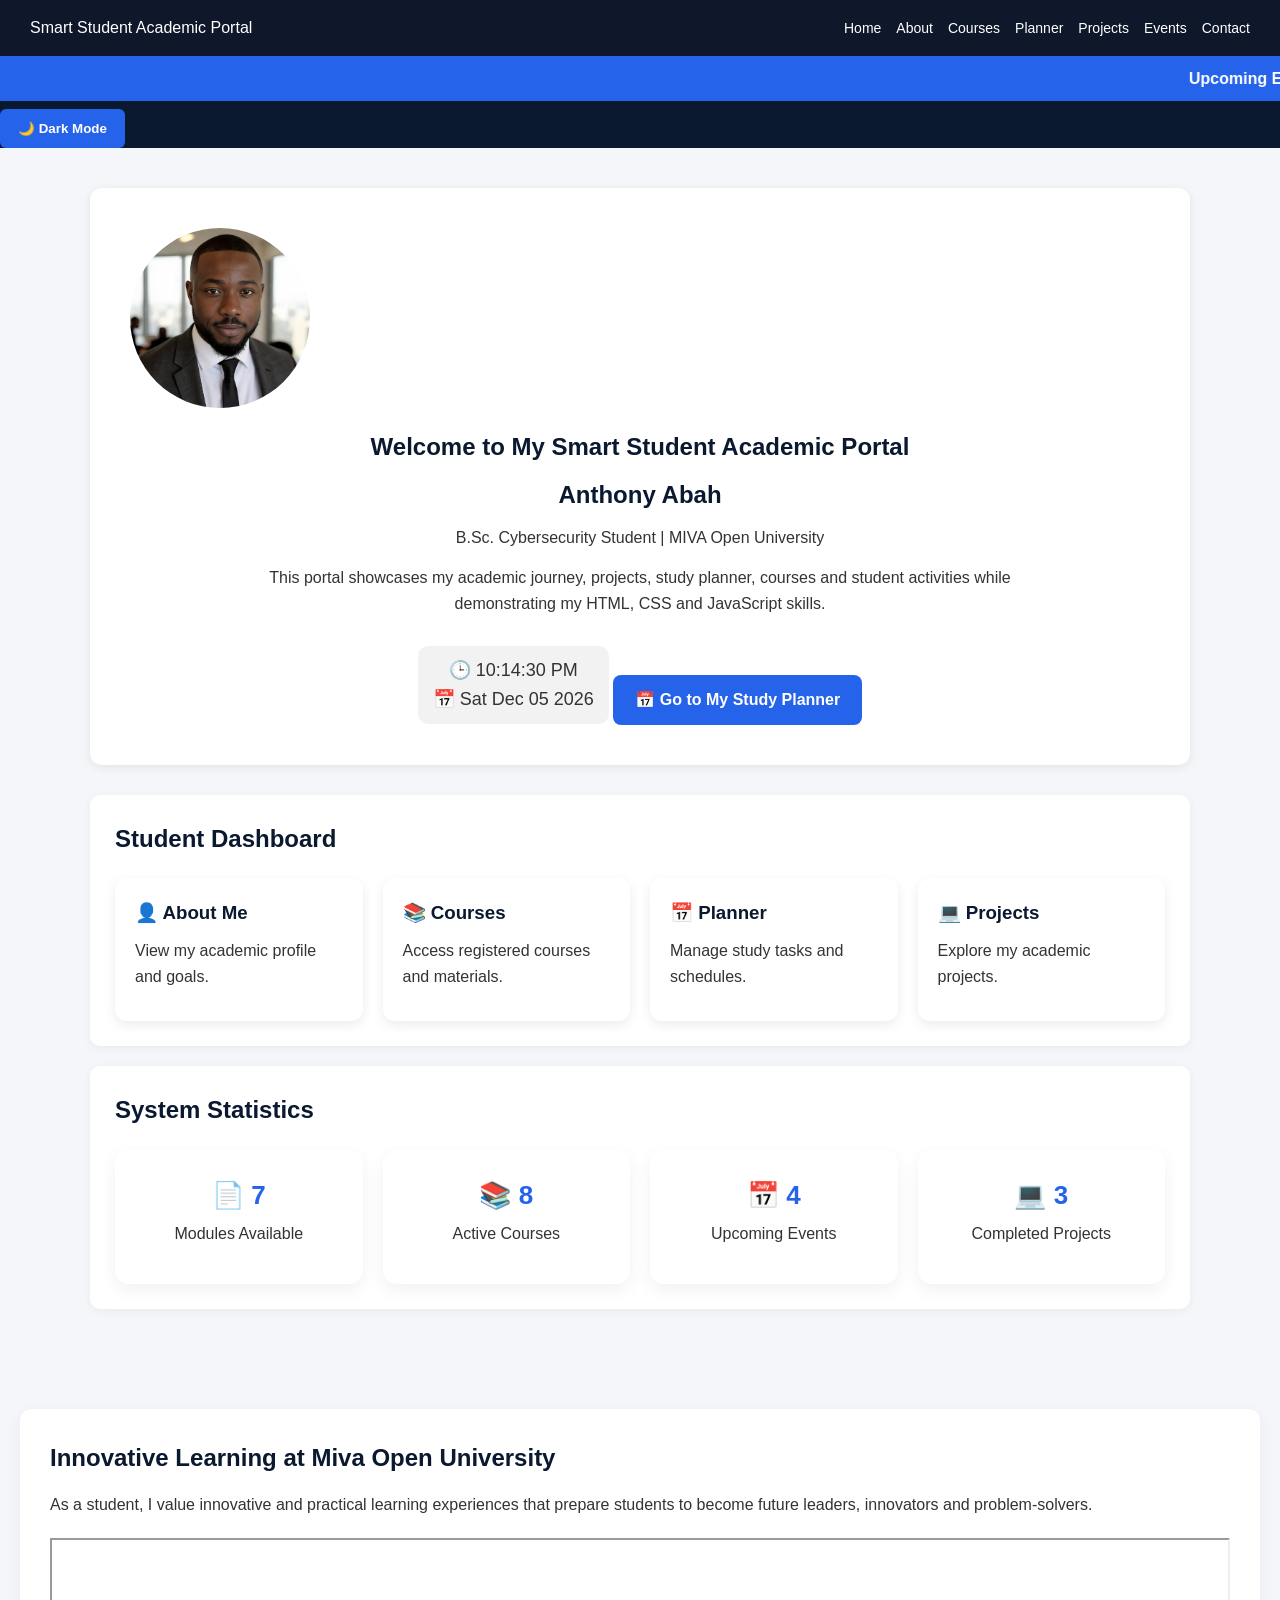
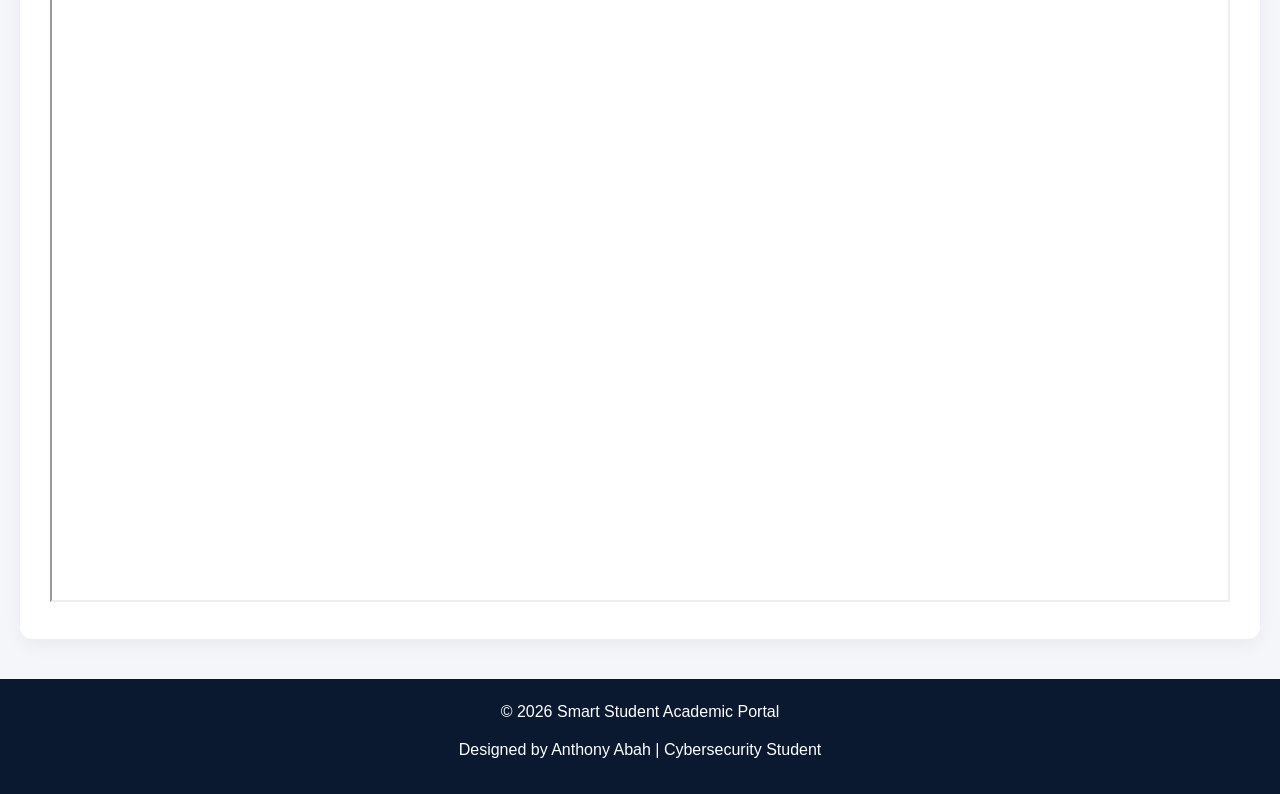
==== index.html @ 96dfaee3 "Initial commit" ====
<!DOCTYPE html>
<html lang="en">

<head>
<meta charset="UTF-8">
<meta name="viewport" content="width=device-width, initial-scale=1.0">
<title>Smart Student Academic Portal</title>

<link rel="stylesheet" href="style.css">
</head>

<body>

<!-- HEADER -->
<header>

<nav>
    <div class="logo">
        Smart Student Academic Portal
    </div>

    <ul>
        <li><a href="index.html">Home</a></li>
        <li><a href="about.html">About</a></li>
        <li><a href="courses.html">Courses</a></li>
        <li><a href="planner.html">Planner</a></li>
        <li><a href="projects.html">Projects</a></li>
        <li><a href="events.html">Events</a></li>
        <li><a href="appointments.html">Contact</a></li>
    </ul>
</nav>

<marquee>
Upcoming Events: Cybersecurity Seminar | HTML Lab Assessment | Student Workshop | Guest Lecture
</marquee>

<button id="darkModeBtn" onclick="toggleDarkMode()">
🌙 Dark Mode
</button>

</header>

<!-- MAIN CONTENT -->
<main class="container">

<!-- HERO SECTION -->
<section class="hero-home">

    <img src="images/my-photo.jpg" alt="Anthony Itodo" class="profile-image">

    <h1>Welcome to My Smart Student Academic Portal</h1>

    <h2>Anthony Abah</h2>

    <p>B.Sc. Cybersecurity Student | MIVA Open University</p>

    <p>
        This portal showcases my academic journey, projects, study planner, courses and student activities while demonstrating my HTML, CSS and JavaScript skills.
    </p>

    <!-- LIVE CLOCK -->
    <div id="dateTime"></div>

    <!-- CTA BUTTON -->
    <a href="planner.html" class="cta-button">
        📅 Go to My Study Planner
    </a>

</section>

<!-- STUDENT DASHBOARD (NAVIGATION SYSTEM) -->
<section class="content-block">

    <h2>Student Dashboard</h2>

    <div class="dashboard-grid">

        <a href="about.html" class="dash-card">
            <h3>👤 About Me</h3>
            <p>View my academic profile and goals.</p>
        </a>

        <a href="courses.html" class="dash-card">
            <h3>📚 Courses</h3>
            <p>Access registered courses and materials.</p>
        </a>

        <a href="planner.html" class="dash-card">
            <h3>📅 Planner</h3>
            <p>Manage study tasks and schedules.</p>
        </a>

        <a href="projects.html" class="dash-card">
            <h3>💻 Projects</h3>
            <p>Explore my academic projects.</p>
        </a>

    </div>

</section>

<!-- SYSTEM STATISTICS -->
<section class="content-block">

    <h2>System Statistics</h2>

    <div class="stats-grid">

        <div class="stat-card">
            <h3>📄 7</h3>
            <p>Modules Available</p>
        </div>

        <div class="stat-card">
            <h3>📚 8</h3>
            <p>Active Courses</p>
        </div>

        <div class="stat-card">
            <h3>📅 4</h3>
            <p>Upcoming Events</p>
        </div>

        <div class="stat-card">
            <h3>💻 3</h3>
            <p>Completed Projects</p>
        </div>

    </div>

</section>

</main>

<!-- MULTIMEDIA SECTION -->
<section class="multimedia">

<h2>Innovative Learning at Miva Open University</h2>

<p>
As a student, I value innovative and practical learning experiences that prepare students to become future leaders, innovators and problem-solvers.
</p>

<iframe
width="100%"
height="400"
src="https://www.youtube.com/embed/z3Wjd0KyfBA"
title="Miva Open University Innovative Learning"
allowfullscreen>
</iframe>

</section>

<!-- FOOTER -->
<footer>

<p>© 2026 Smart Student Academic Portal</p>
<p>Designed by Anthony Abah | Cybersecurity Student</p>

</footer>

<script src="script.js"></script>

</body>
</html>
---- style.css ----
/* ===================== */
/* RESET */
/* ===================== */

* {
    margin: 0;
    padding: 0;
    box-sizing: border-box;
}

/* ===================== */
/* BODY */
/* ===================== */

body {
    font-family: Arial, sans-serif;
    line-height: 1.6;
    background: #f4f6f9;
    color: #333;
}

/* ===================== */
/* TYPOGRAPHY FIX */
/* ===================== */

h1, h2, h3 {
    color: #0A192F;
    margin-bottom: 10px;
}

p {
    margin-bottom: 12px;
}

/* ===================== */
/* HEADER */
/* ===================== */

header {
    background: #0A192F;
    color: white;
}

/* NAVIGATION */

nav {
    display: flex;
    justify-content: space-between;
    align-items: center;
    padding: 15px 30px;
    background: #0f172a;
    color: white;
}

nav ul {
    display: flex;
    gap: 15px;
    list-style: none;
}

nav ul li a {
    color: white;
    text-decoration: none;
    font-size: 14px;
    transition: 0.3s ease;
}

nav ul li a:hover {
    color: #60a5fa;
}

/* ===================== */
/* MARQUEE */
/* ===================== */

marquee {
    background: #2563EB;
    color: white;
    padding: 10px;
    font-weight: bold;
}

/* ===================== */
/* BUTTONS */
/* ===================== */

button {
    background: #2563EB;
    color: white;
    border: none;
    padding: 12px 18px;
    border-radius: 6px;
    cursor: pointer;
    transition: 0.3s;
}

button:hover {
    background: #0A192F;
}

/* ===================== */
/* CONTAINER */
/* ===================== */

.container {
    width: 90%;
    max-width: 1100px;
    margin: auto;
    padding: 40px 0;
}

/* ===================== */
/* HERO (FIXED FOR ABOUT PAGE) */
/* ===================== */

/* ===================== */
/* HERO SECTION */
/* ===================== */

.hero {
    display: flex;
    align-items: center;
    justify-content: space-between;
    gap: 40px;
    margin-bottom: 40px;
    flex-wrap: wrap;
}

.hero-image,
.hero-text {
    flex: 1;
}

.hero img {
    width: 100%;
    max-width: 600px;
    border-radius: 10px;
    display: block;
}

.hero-text {
    text-align: left;
}

/* ===================== */
/* SECTIONS (IMPORTANT FIX) */
/* ===================== */

.content-block {
    background: white;
    padding: 25px;
    margin-bottom: 20px;
    border-radius: 10px;
    box-shadow: 0 2px 10px rgba(0,0,0,0.05);
}

/* ===================== */
/* HERO TEXT */
/* ===================== */

.hero-text {
    margin-top: 20px;
}

/* ===================== */
/* SKILLS LIST */
/* ===================== */

#skills {
    margin-top: 15px;
    padding-left: 20px;
}

/* ===================== */
/* CARDS */
/* ===================== */

.card-container {
    display: grid;
    grid-template-columns: repeat(auto-fit, minmax(250px, 1fr));
    gap: 20px;
    margin-top: 30px;
}

.card {
    background: white;
    padding: 20px;
    border-radius: 10px;
    box-shadow: 0 2px 8px rgba(0,0,0,0.1);
    text-align: center;
    transition: transform 0.3s ease;
}

.card:hover {
    transform: translateY(-5px);
}

.card img {
    width: 80px;
    height: 80px;
    border-radius: 50%;
    margin-bottom: 10px;
}

/* ===================== */
/* TABLES */
/* ===================== */


table, th, td {
    border: 1px solid #ccc;
}

th {
    background: #0A192F;
    color: white;
    padding: 12px;
}

td {
    padding: 12px;
    text-align: center;
}

/* ===================== */
/* FORMS */
/* ===================== */

form {
    background: white;
    padding: 25px;
    border-radius: 10px;
}

input,
textarea,
select{

width:100%;
padding:12px;
margin:10px 0;
border:1px solid #cbd5e1;
border-radius:8px;
font-size:15px;
transition:.3s;

}

input:focus,
textarea:focus,
select:focus{

border-color:#2563eb;
outline:none;
box-shadow:0 0 5px rgba(37,99,235,.3);

}

/* ===================== */
/* FOOTER */
/* ===================== */

footer {
    background: #0A192F;
    color: white;
    text-align: center;
    padding: 20px;
    margin-top: 40px;
}

/* ===================== */
/* DARK MODE */
/* ===================== */

body.dark-mode {
    background-color: #121212;
    color: #ffffff;
}

/* Header & Footer */

body.dark-mode header,
body.dark-mode footer {
    background-color: #1e1e1e;
}

/* Cards and content sections */

body.dark-mode .content-block,
body.dark-mode .card,
body.dark-mode form,
body.dark-mode table {
    background-color: #242424;
    color: #ffffff;
}

/* Headings */

body.dark-mode h1,
body.dark-mode h2,
body.dark-mode h3,
body.dark-mode h4,
body.dark-mode h5,
body.dark-mode h6 {
    color: #ffffff;
}

/* General text */

body.dark-mode p,
body.dark-mode span,
body.dark-mode li,
body.dark-mode label,
body.dark-mode td,
body.dark-mode th {
    color: #ffffff;
}

/* Navigation links */

body.dark-mode nav ul li a {
    color: #ffffff;
}

/* Tables */

body.dark-mode tr:nth-child(even) {
    background-color: #2a2a2a;
}

body.dark-mode tr:hover {
    background-color: #333333;
}

/* Inputs */

body.dark-mode input,
body.dark-mode textarea,
body.dark-mode select {
    background-color: #1e1e1e;
    color: #ffffff;
    border: 1px solid #444;
}

/* Lists inside cards */

body.dark-mode .card ul li {
    background-color: #2a2a2a;
}

/* Date & Time box */

body.dark-mode #dateTime {
    background-color: #1e1e1e;
}

/* Buttons */

body.dark-mode button {
    background-color: #2563EB;
    color: #ffffff;
}

body.dark-mode button:hover {
    background-color: #3b82f6;
}
body.dark-mode {
    background: #0f172a;
    color: #e2e8f0;
}

body.dark-mode nav {
    background: #020617;
}

body.dark-mode .hero-home {
    background: linear-gradient(to right, #0b1220, #0f172a);
}

body.dark-mode .dash-card,
body.dark-mode .stat-card,
body.dark-mode .multimedia {
    background: #1e293b;
    color: #e2e8f0;
}

body.dark-mode #dateTime {
    background: rgba(255,255,255,0.05);
    color: white;
}

body.dark-mode .dash-card{

background:#1e293b;
color:white;

}

body.dark-mode .dash-card h3{

color:white;

}

body.dark-mode .dash-card p{

color:#d1d5db;

}

body.dark-mode .hero-home{

background:#1e293b;
color:white;

}

button{

font-weight:600;

}
/* ===================== */
/* RESPONSIVE */
/* ===================== */

/* ===================== */
/* RESPONSIVE */
/* ===================== */

@media (max-width: 768px) {

    nav {
        flex-direction: column;
        align-items: center;
        padding: 20px;
    }

    nav ul {
        display: flex;
        flex-wrap: wrap;
        justify-content: center;
        gap: 12px;
        margin-top: 15px;
    }

    .hero {
        flex-direction: column;
        text-align: center;
    }

    .hero-text {
        text-align: center;
    }

    .container {
        width: 95%;
    }

    .card {
        width: 100%;
    }
}

table {
    width: 100%;
    border-collapse: collapse;
    margin-top: 20px;
    background: white;
    border-radius: 10px;
    overflow: hidden;
}

/* zebra rows */
tr:nth-child(even) {
    background: #f8fafc;
}

tr:hover {
    background: #eef2ff;
}
.hero-home {
    text-align: center;
    background: white;
    padding: 40px;
    border-radius: 12px;
    margin-bottom: 30px;
    box-shadow: 0 2px 10px rgba(0,0,0,0.08);
}

.profile-image {
    width: 180px;
    height: 180px;
    object-fit: cover;
    border-radius: 50%;
    margin-bottom: 20px;
}

.hero-home h1 {
    margin-bottom: 10px;
}

.hero-home h2 {
    margin-bottom: 10px;
}

.hero-home p {
    max-width: 800px;
    margin: 0 auto 15px auto;
}

/* ===================== */
/* MULTIMEDIA SECTION */
/* ===================== */

.multimedia {
    margin: 40px 20px;
    padding: 30px;
    background: #fff;
    border-radius: 12px;
    box-shadow: 0 6px 18px rgba(0,0,0,0.05);
}

.multimedia h2{

margin-bottom: 15px;

}

.multimedia p{

margin-bottom: 20px;

}

.multimedia iframe{

width:100%;
aspect-ratio:16/9;
height:auto;

}
#dateTime {
    margin-top: 15px;
    font-size: 18px;
    font-weight: 500;
    padding: 10px 15px;
    display: inline-block;
    border-radius: 10px;
    background: rgba(0,0,0,0.05);
}
.cta-button {
    display: inline-block;
    margin-top: 20px;
    padding: 12px 22px;
    background: #2563eb;
    color: white;
    text-decoration: none;
    border-radius: 8px;
    font-weight: 600;
    transition: 0.3s ease;
}

.cta-button:hover {
    background: #1d4ed8;
    transform: translateY(-3px);
}
/* DASHBOARD GRID */
.dashboard-grid {
    display: grid;
    grid-template-columns: repeat(auto-fit, minmax(220px, 1fr));
    gap: 20px;
    margin-top: 20px;
}

/* FUNCTIONAL CARDS */
.dash-card {
    display: block;
    text-decoration: none;
    color: inherit;
    background: #fff;
    padding: 20px;
    border-radius: 12px;
    box-shadow: 0 4px 12px rgba(0,0,0,0.08);
    transition: 0.3s ease;
}

.dash-card:hover {
    transform: translateY(-5px);
    box-shadow: 0 8px 18px rgba(0,0,0,0.15);
}

/* STATS GRID */
.stats-grid {
    display: grid;
    grid-template-columns: repeat(auto-fit, minmax(180px, 1fr));
    gap: 20px;
    margin-top: 20px;
}

.stat-card {
    background: #ffffff;
    padding: 25px;
    border-radius: 14px;
    text-align: center;
    box-shadow: 0 6px 18px rgba(0,0,0,0.06);
    transition: 0.3s ease;
}

.stat-card:hover {
    transform: scale(1.05);
}

.stat-card h3 {
    font-size: 26px;
    margin-bottom: 5px;
    color: #2563eb;
}
#taskList {
    list-style: none;
    padding: 0;
    margin-top: 10px;
}

#taskList li {
    display: flex;
    justify-content: space-between;
    align-items: center;
    padding: 8px;
    margin-bottom: 6px;
    background: #f4f4f4;
    border-radius: 6px;
}

#taskList button {
    background: red;
    color: white;
    border: none;
    padding: 5px 8px;
    border-radius: 4px;
    cursor: pointer;
}

#taskList button:hover {
    opacity: 0.8;
}

progress{
width:100%;
height:20px;
margin-top:15px;
border-radius:8px;
}

img{
max-width:100%;
height:auto;
display:block;
}

/* ===================== */
/* ABOUT HERO */
/* ===================== */

.about-hero{
    text-align:center;
    background:#ffffff;
    padding:40px;
    border-radius:12px;
    margin-bottom:30px;
    box-shadow:0 4px 12px rgba(0,0,0,.08);
}

.about-hero img{
    width:100%;
    max-width:600px;
    margin:20px auto;
    display:block;
    border-radius:10px;
}

.about-hero h1{
    margin-bottom:15px;
}

.about-hero h2{
    margin-top:20px;
    margin-bottom:15px;
}

.about-hero p{
    max-width:800px;
    margin:0 auto 12px auto;
}
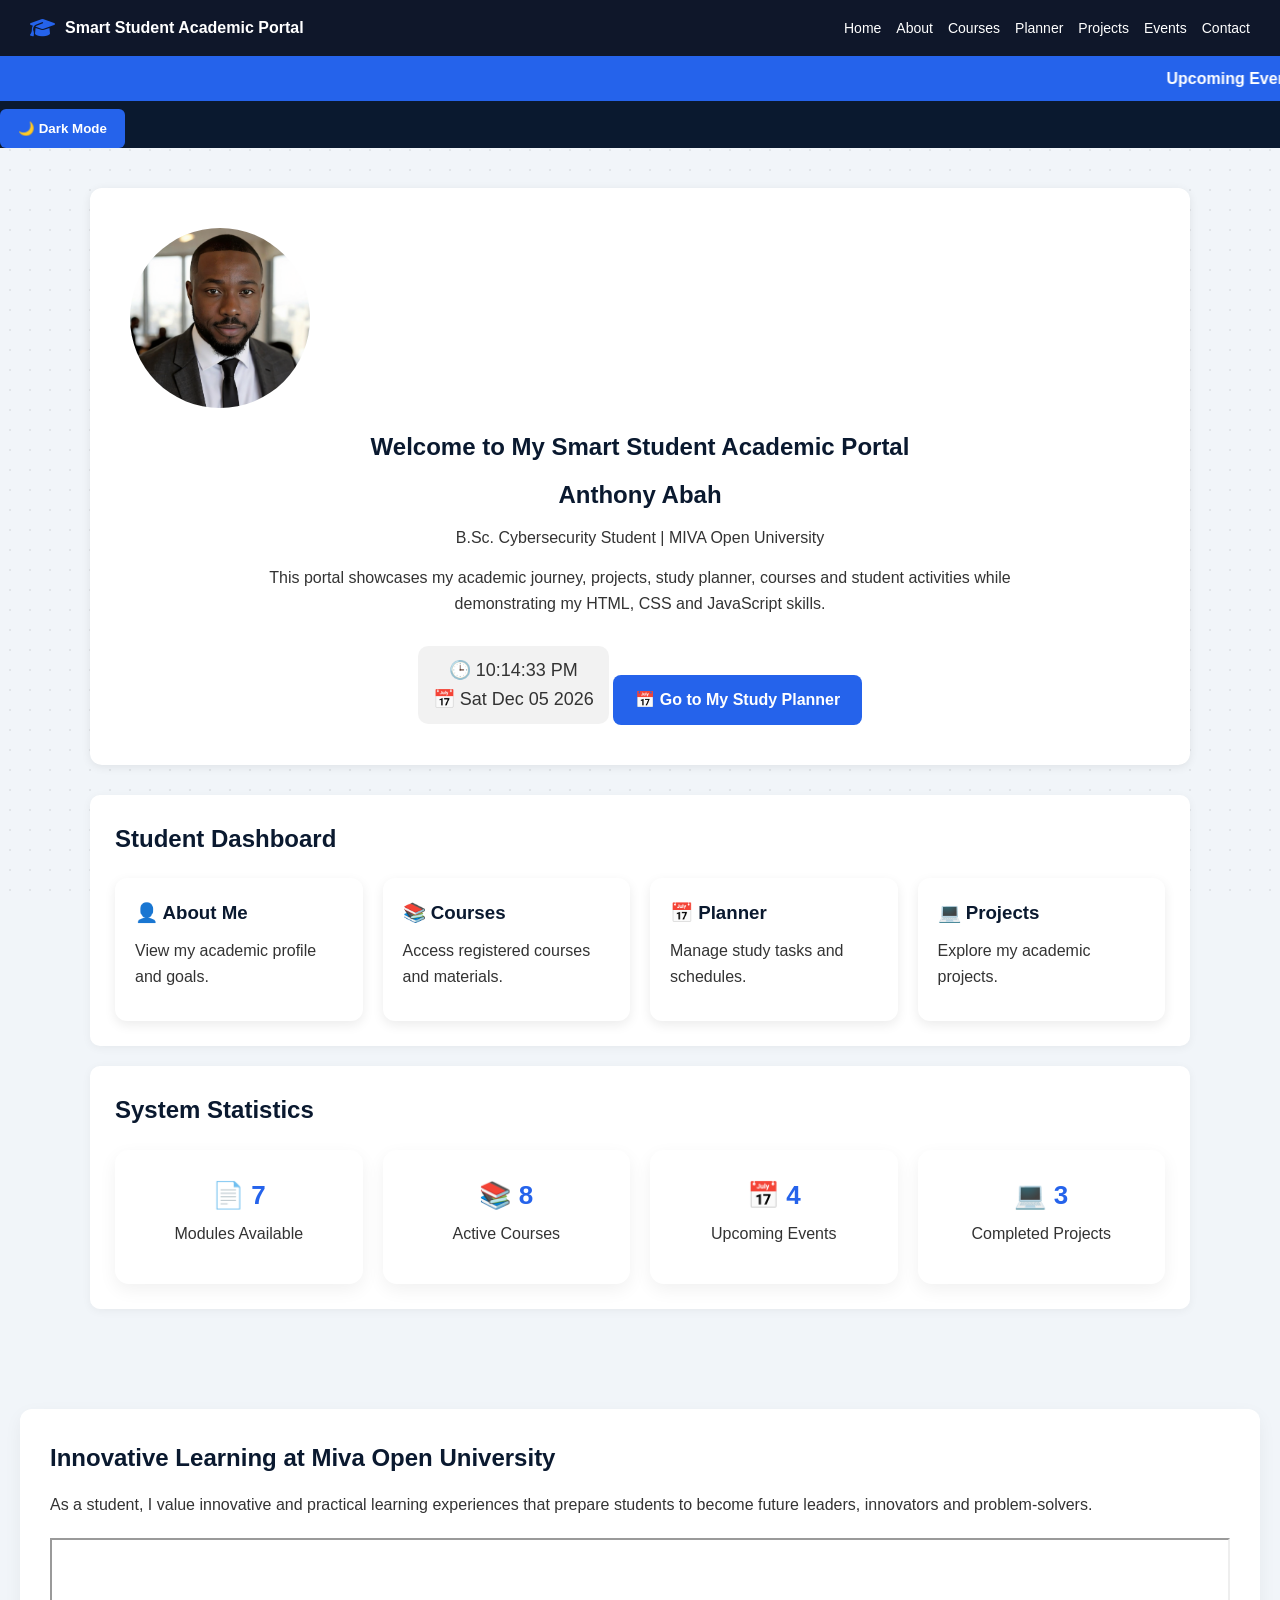
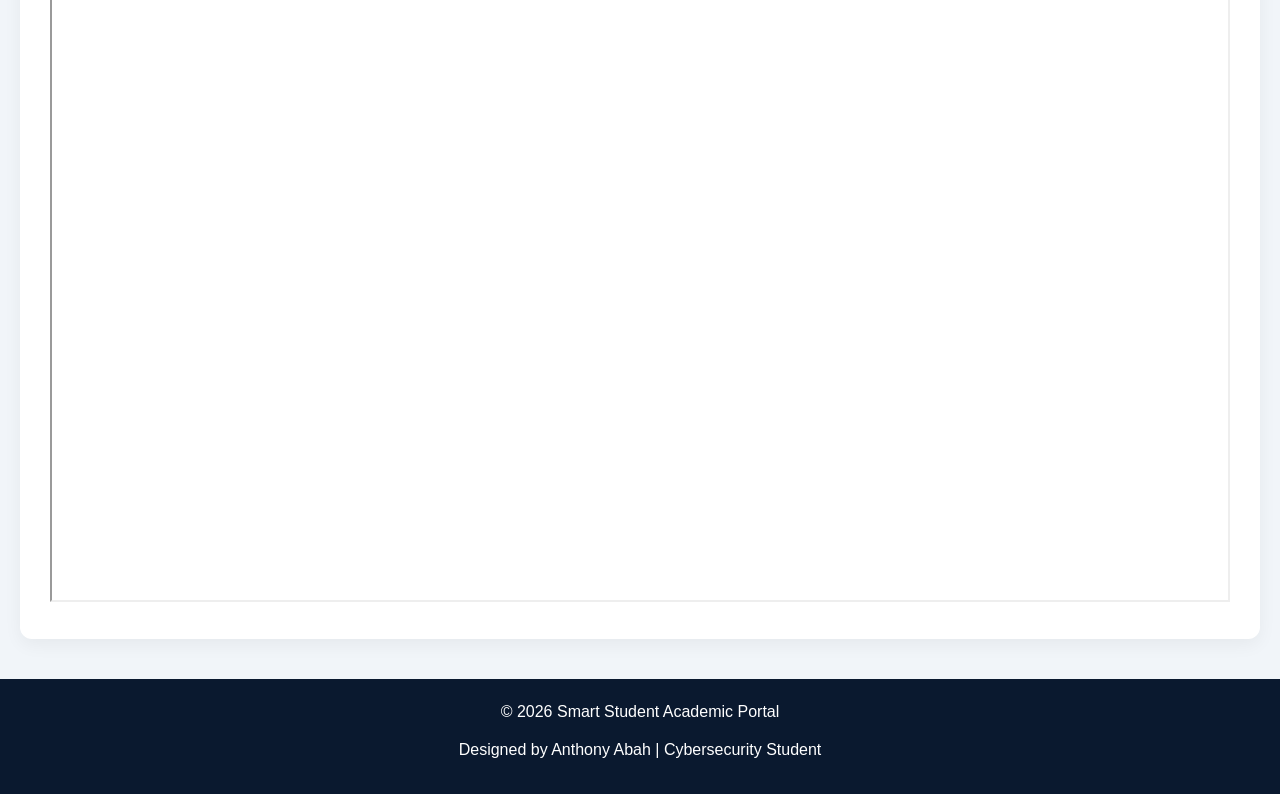
==== commit 03fb7642: "Improve projects page layout with dashboard section and stats" ====
--- a/index.html
+++ b/index.html
@@ -5,6 +5,7 @@
 <meta charset="UTF-8">
 <meta name="viewport" content="width=device-width, initial-scale=1.0">
 <title>Smart Student Academic Portal</title>
+<link rel="stylesheet" href="https://cdnjs.cloudflare.com/ajax/libs/font-awesome/6.5.0/css/all.min.css">
 
 <link rel="stylesheet" href="style.css">
 </head>
@@ -16,8 +17,9 @@
 
 <nav>
     <div class="logo">
-        Smart Student Academic Portal
-    </div>
+<i class="fa-solid fa-graduation-cap"></i>
+Smart Student Academic Portal
+</div>
 
     <ul>
         <li><a href="index.html">Home</a></li>
--- a/style.css
+++ b/style.css
@@ -15,8 +15,21 @@
 body {
     font-family: Arial, sans-serif;
     line-height: 1.6;
-    background: #f4f6f9;
     color: #333;
+    background: #f1f5f9;
+}
+
+body::before {
+    content: "";
+    position: fixed;
+    top: 0;
+    left: 0;
+    width: 100%;
+    height: 100%;
+    background-image: radial-gradient(#00000010 1px, transparent 1px);
+    background-size: 20px 20px;
+    pointer-events: none;
+    z-index: -1;
 }
 
 /* ===================== */
@@ -192,7 +205,8 @@
 }
 
 .card:hover {
-    transform: translateY(-5px);
+    transform: translateY(-8px);
+    box-shadow: 0 14px 28px rgba(0,0,0,0.15);
 }
 
 .card img {
@@ -200,6 +214,17 @@
     height: 80px;
     border-radius: 50%;
     margin-bottom: 10px;
+}
+
+.card,
+.content-block,
+.stat-card,
+.dash-card {
+    backdrop-filter: blur(6px);
+}
+
+.card button {
+    margin-top: 15px;
 }
 
 /* ===================== */
@@ -469,6 +494,29 @@
     background: white;
     border-radius: 10px;
     overflow: hidden;
+}
+
+.table-wrapper {
+    width: 100%;
+    overflow-x: auto;
+    -webkit-overflow-scrolling: touch;
+}
+
+table {
+    width: 100%;
+    border-collapse: collapse;
+    min-width: 600px; /* keeps structure intact */
+}
+
+@media (max-width: 768px) {
+    table {
+        font-size: 13px;
+    }
+
+    th, td {
+        padding: 8px;
+        white-space: nowrap;
+    }
 }
 
 /* zebra rows */
@@ -691,4 +739,123 @@
 .about-hero p{
     max-width:800px;
     margin:0 auto 12px auto;
+}
+
+/* ===================== */
+/* PROJECTS HERO */
+/* ===================== */
+
+.projects-hero {
+    text-align: center;
+    margin-bottom: 30px;
+}
+
+.projects-hero h1 {
+    font-size: 38px;
+    margin-bottom: 10px;
+}
+
+.projects-hero p {
+    max-width: 700px;
+    margin: 0 auto 30px auto;
+    color: #555;
+}
+
+/* ===================== */
+/* PROJECT SUMMARY STATS */
+/* ===================== */
+
+.project-summary {
+    display: grid;
+    grid-template-columns: repeat(auto-fit, minmax(150px, 1fr));
+    gap: 15px;
+    margin-top: 20px;
+}
+
+.summary-card {
+    background: white;
+    padding: 20px;
+    border-radius: 12px;
+    text-align: center;
+    box-shadow: 0 4px 12px rgba(0,0,0,0.08);
+    transition: 0.3s ease;
+}
+
+.summary-card:hover {
+    transform: translateY(-5px);
+}
+
+.summary-card h3 {
+    font-size: 28px;
+    color: #2563eb;
+}
+
+/* ===================== */
+/* STATUS BADGES */
+/* ===================== */
+
+#project1Status,
+#project2Status,
+#project3Status {
+    padding: 5px 10px;
+    border-radius: 6px;
+    font-weight: bold;
+    display: inline-block;
+}
+
+#project1Status {
+    background: #fff3cd;
+    color: #856404;
+}
+
+#project2Status {
+    background: #d4edda;
+    color: #155724;
+}
+
+#project3Status {
+    background: #f8d7da;
+    color: #721c24;
+}
+
+/* ===================== */
+/* CARD IMPROVEMENT */
+/* ===================== */
+
+.card {
+    min-height: 240px;
+    display: flex;
+    flex-direction: column;
+    justify-content: space-between;
+}
+
+body.dark-mode .summary-card {
+    background: #1e293b;
+    color: #e2e8f0;
+    box-shadow: 0 6px 16px rgba(0,0,0,0.4);
+}
+
+body.dark-mode .summary-card h3 {
+    color: #60a5fa;
+}
+
+body.dark-mode .summary-card p {
+    color: #cbd5e1;
+}
+
+body.dark-mode .summary-card:hover {
+    transform: translateY(-5px);
+    box-shadow: 0 10px 25px rgba(0,0,0,0.5);
+}
+
+.logo {
+    display: flex;
+    align-items: center;
+    gap: 10px;
+    font-weight: bold;
+}
+
+.logo i {
+    color: #2563eb;
+    font-size: 20px;
 }
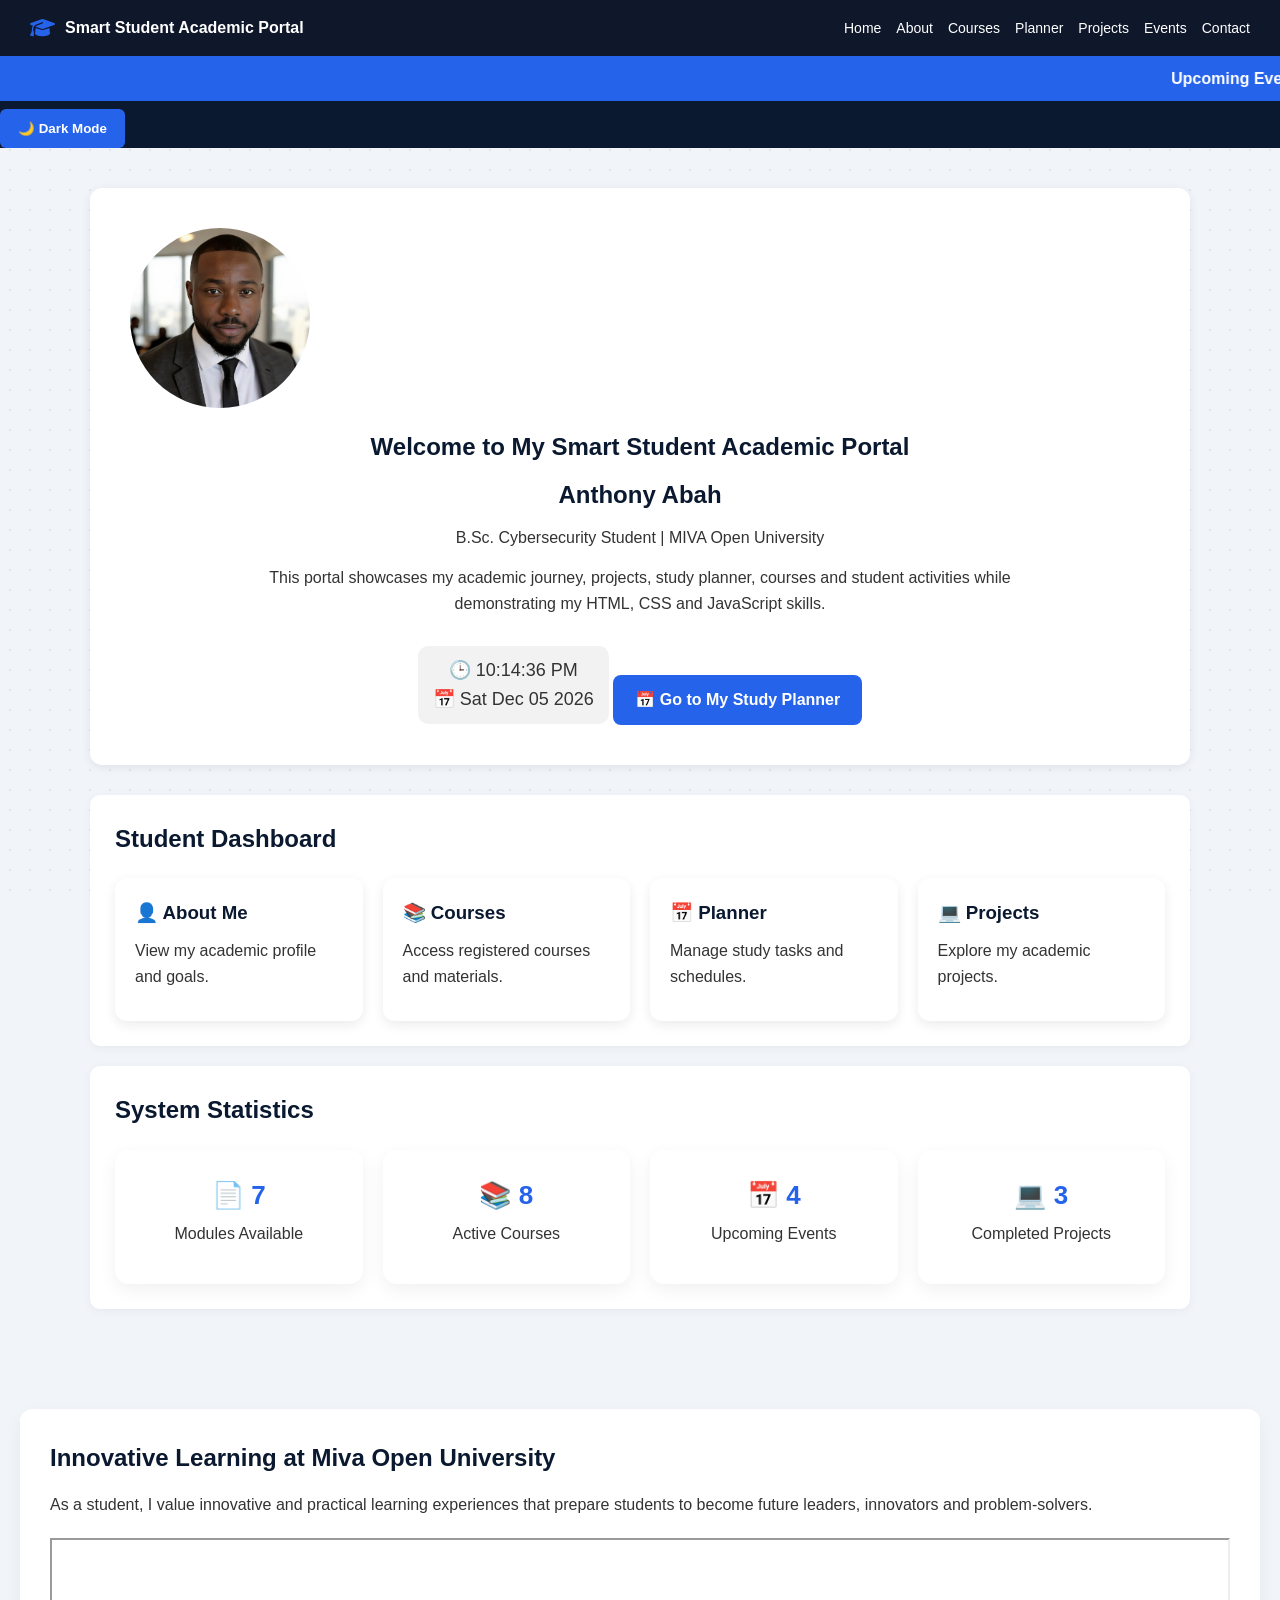
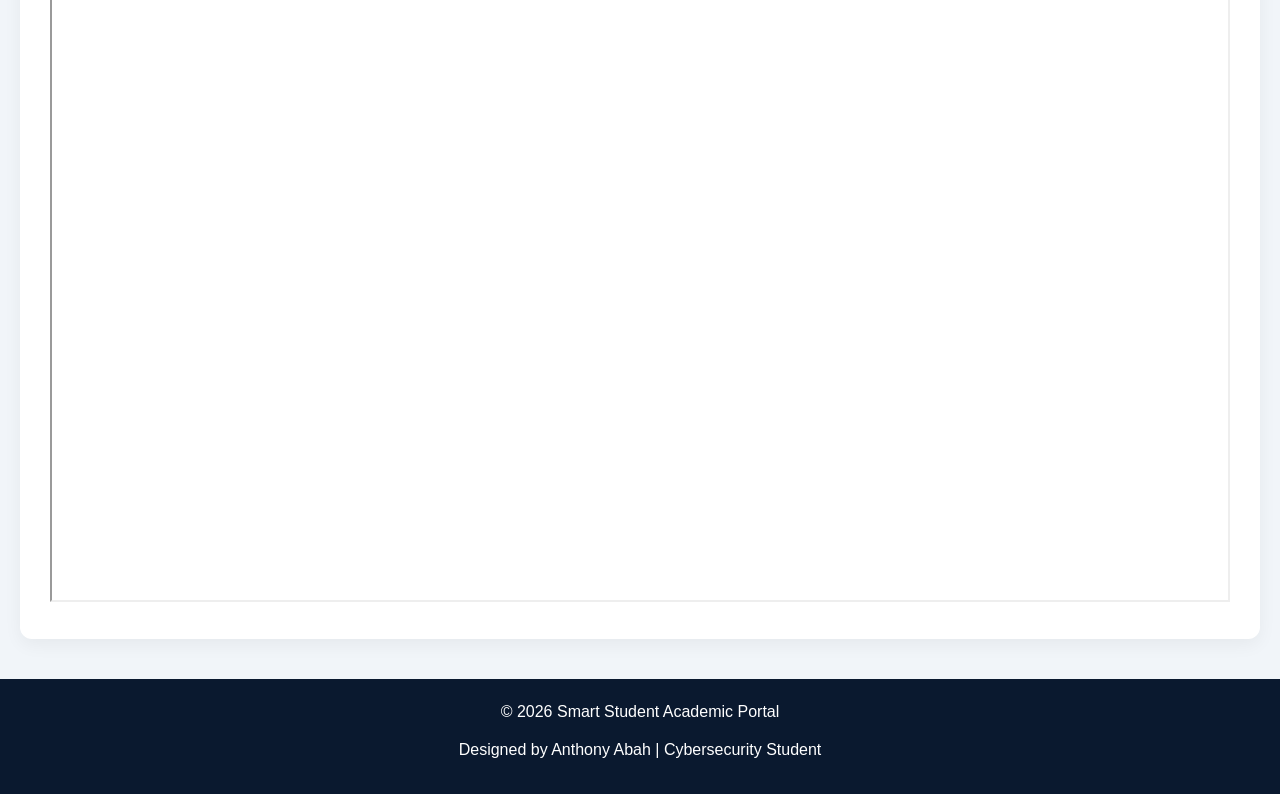
==== commit 7ae1c4a8: "Improve projects page layout with dashboard section and stats" ====
--- a/index.html
+++ b/index.html
@@ -6,6 +6,15 @@
 <meta name="viewport" content="width=device-width, initial-scale=1.0">
 <title>Smart Student Academic Portal</title>
 <link rel="stylesheet" href="https://cdnjs.cloudflare.com/ajax/libs/font-awesome/6.5.0/css/all.min.css">
+<script>
+(function () {
+    const savedTheme = localStorage.getItem("theme");
+
+    if (savedTheme === "dark") {
+        document.documentElement.classList.add("dark-mode");
+    }
+})();
+</script>
 
 <link rel="stylesheet" href="style.css">
 </head>
--- a/style.css
+++ b/style.css
@@ -858,4 +858,62 @@
 .logo i {
     color: #2563eb;
     font-size: 20px;
+}
+
+.dark-mode .about-hero {
+    background: #1e293b;
+    color: #e2e8f0;
+}
+
+.dark-mode .about-hero p,
+.dark-mode .about-hero h1,
+.dark-mode .about-hero h2 {
+    color: #e2e8f0;
+}
+
+.dark-mode .about-hero span {
+    color: #cbd5e1;
+}
+
+/* ===================== */
+/* COURSE DASHBOARD CARDS FIX */
+/* ===================== */
+
+.card-container .card {
+    background: #ffffff;
+    padding: 25px;
+    border-radius: 14px;
+    text-align: center;
+    box-shadow: 0 6px 18px rgba(0,0,0,0.08);
+    transition: all 0.3s ease;
+}
+
+.card-container .card h3 {
+    font-size: 28px;
+    margin-bottom: 8px;
+    color: #2563eb;
+}
+
+.card-container .card p {
+    margin: 0;
+    font-size: 14px;
+    color: #64748b;
+}
+
+.dark-mode .card-container .card {
+    background: #1e293b;
+    color: #e2e8f0;
+}
+
+.dark-mode .card-container .card p {
+    color: #cbd5e1;
+}
+
+.dark-mode .card-container .card h3 {
+    color: #60a5fa;
+}
+
+.card-container .card:hover {
+    transform: translateY(-6px) scale(1.02);
+    box-shadow: 0 12px 25px rgba(0,0,0,0.15);
 }
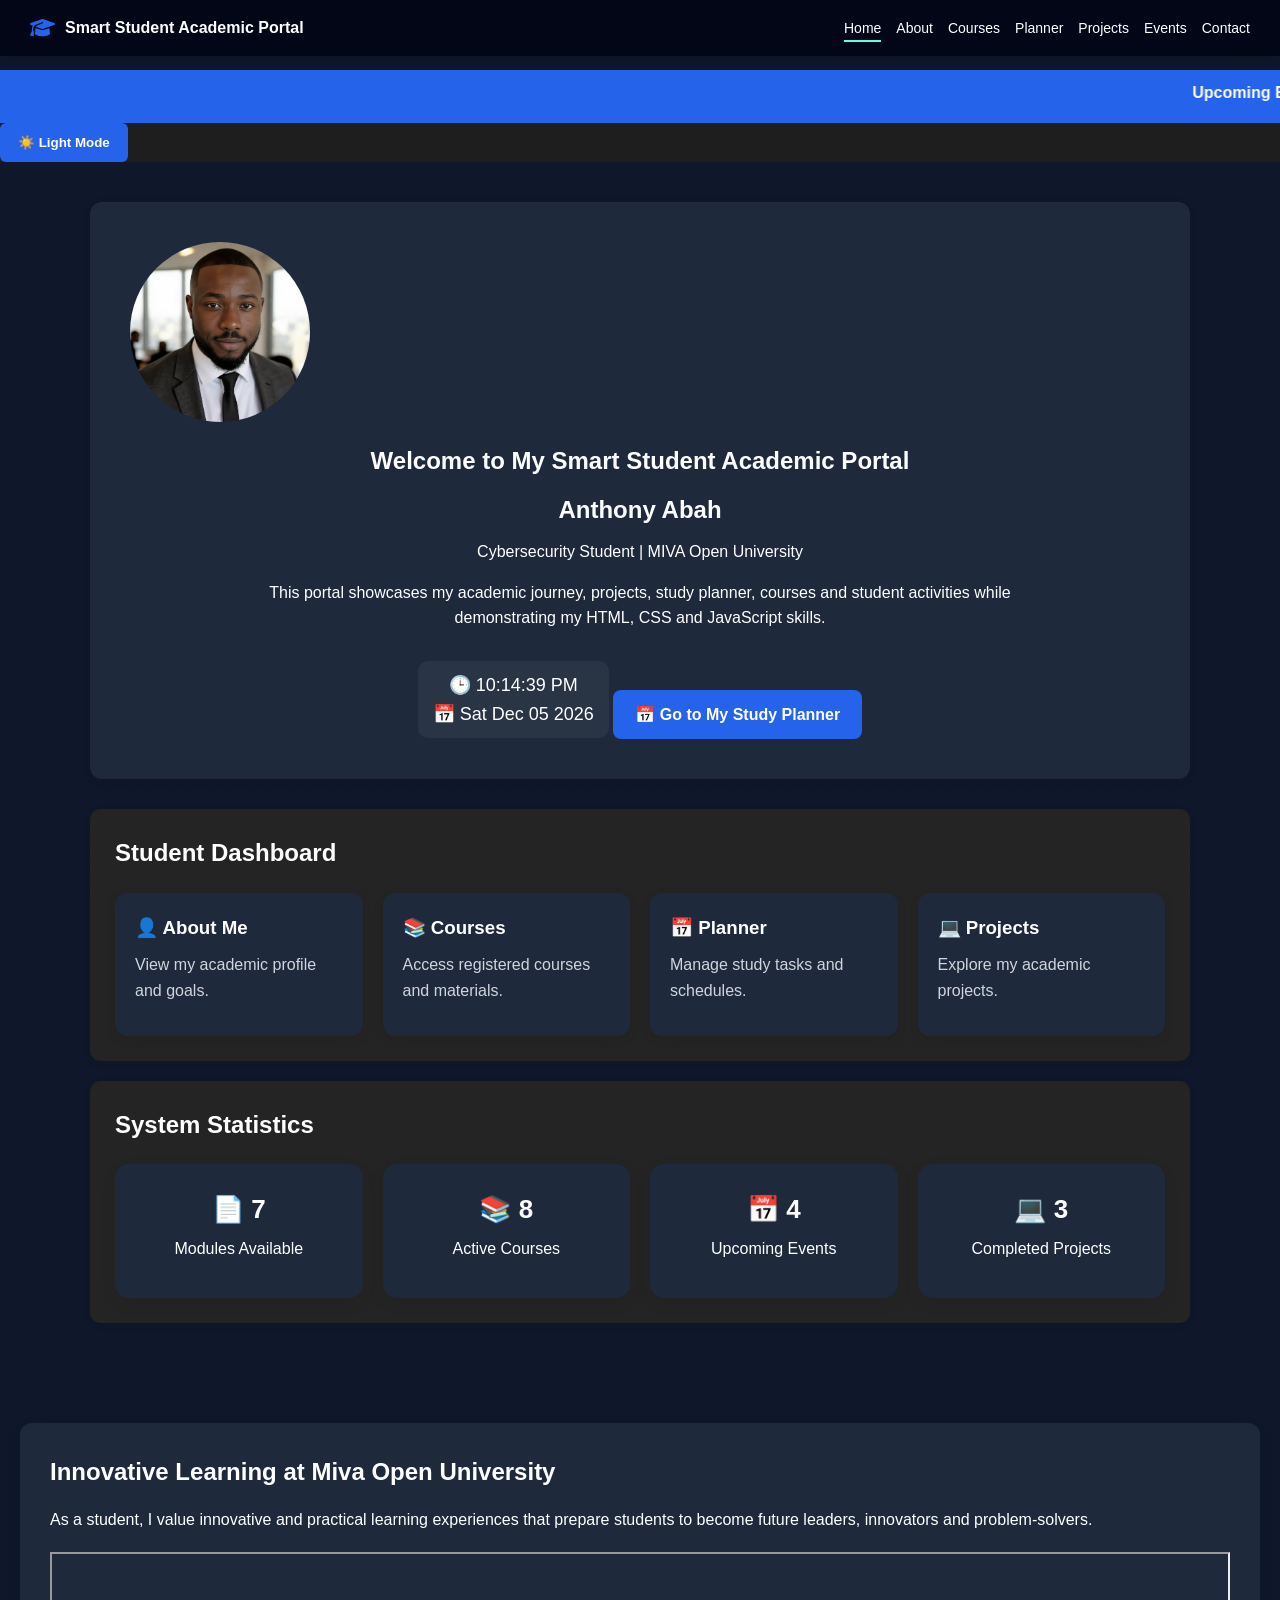
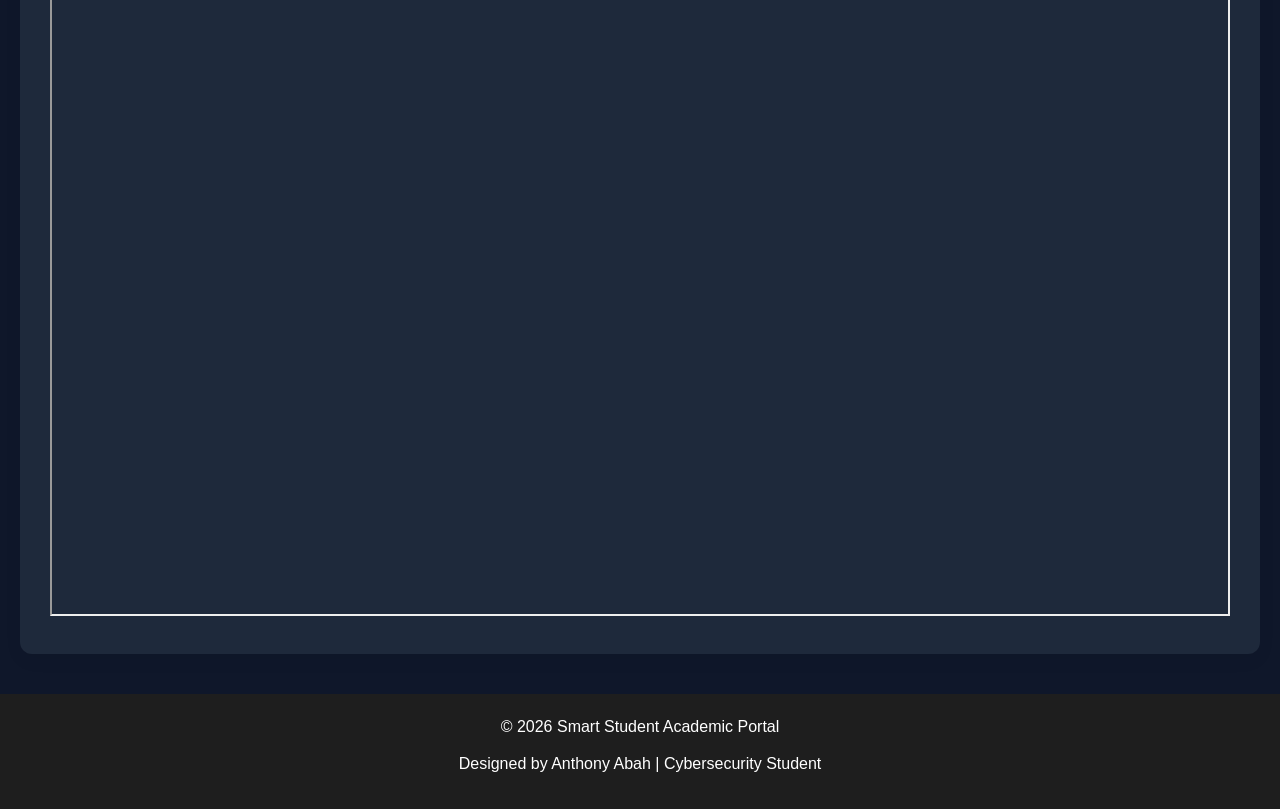
==== commit ae58c146: "Improve projects page layout with dashboard section and stats" ====
--- a/index.html
+++ b/index.html
@@ -20,6 +20,10 @@
 </head>
 
 <body>
+<div id="loader">
+    <div class="spinner"></div>
+    <p>Loading Smart Portal...</p>
+</div>
 
 <!-- HEADER -->
 <header>
@@ -41,9 +45,11 @@
     </ul>
 </nav>
 
-<marquee>
-Upcoming Events: Cybersecurity Seminar | HTML Lab Assessment | Student Workshop | Guest Lecture
-</marquee>
+<div class="marquee-wrapper">
+    <marquee>
+        Upcoming Events: Cybersecurity Seminar | HTML Lab Assessment | Student Workshop | Guest Lecture
+    </marquee>
+</div>
 
 <button id="darkModeBtn" onclick="toggleDarkMode()">
 🌙 Dark Mode
@@ -63,7 +69,7 @@
 
     <h2>Anthony Abah</h2>
 
-    <p>B.Sc. Cybersecurity Student | MIVA Open University</p>
+    <p>Cybersecurity Student | MIVA Open University</p>
 
     <p>
         This portal showcases my academic journey, projects, study planner, courses and student activities while demonstrating my HTML, CSS and JavaScript skills.
@@ -171,6 +177,6 @@
 </footer>
 
 <script src="script.js"></script>
-
+<button id="topBtn" onclick="scrollToTop()">↑ Top</button>
 </body>
 </html>
--- a/style.css
+++ b/style.css
@@ -82,6 +82,25 @@
     color: #60a5fa;
 }
 
+nav {
+    position: fixed;
+    top: 0;
+    left: 0;
+    width: 100%;
+    z-index: 1000;
+}
+
+nav {
+    transition: all 0.3s ease;
+    box-shadow: 0 2px 10px rgba(0,0,0,0.1);
+}
+
+nav ul li a.active {
+    color: #64FFDA;
+    border-bottom: 2px solid #64FFDA;
+    padding-bottom: 4px;
+}
+
 /* ===================== */
 /* MARQUEE */
 /* ===================== */
@@ -227,6 +246,25 @@
     margin-top: 15px;
 }
 
+.card {
+    opacity: 0;
+    transform: translateY(40px);
+    transition: all 0.7s cubic-bezier(0.2, 0.8, 0.2, 1);
+    will-change: transform, opacity;
+}
+
+/* When visible */
+.card.show {
+    opacity: 1;
+    transform: translateY(0);
+}
+
+/* Optional: smoother hover (keep your existing one too) */
+.card:hover {
+    transform: translateY(-6px);
+    box-shadow: 0 12px 24px rgba(0,0,0,0.12);
+}
+
 /* ===================== */
 /* TABLES */
 /* ===================== */
@@ -506,6 +544,17 @@
     width: 100%;
     border-collapse: collapse;
     min-width: 600px; /* keeps structure intact */
+}
+
+table {
+    width: 100%;
+    min-width: 500px;
+    border-collapse: collapse;
+}
+
+th, td {
+    padding: 12px;
+    text-align: left;
 }
 
 @media (max-width: 768px) {
@@ -916,4 +965,144 @@
 .card-container .card:hover {
     transform: translateY(-6px) scale(1.02);
     box-shadow: 0 12px 25px rgba(0,0,0,0.15);
+}
+
+table {
+    width: 100%;
+    min-width: 600px; /* prevents squashing on desktop */
+    border-collapse: collapse;
+}
+
+body {
+    padding-top: 70px; /* adjust depending on nav height */
+}
+
+/* ===================== */
+/* PAGE LOADER */
+/* ===================== */
+
+#loader {
+    position: fixed;
+    top: 0;
+    left: 0;
+    width: 100%;
+    height: 100%;
+    background: #0A192F;
+    display: flex;
+    flex-direction: column;
+    justify-content: center;
+    align-items: center;
+    z-index: 9999;
+    color: white;
+}
+
+/* Spinner */
+.spinner {
+    width: 60px;
+    height: 60px;
+    border: 6px solid #ffffff33;
+    border-top: 6px solid #64FFDA;
+    border-radius: 50%;
+    animation: spin 1s linear infinite;
+    margin-bottom: 15px;
+}
+
+@keyframes spin {
+    0% { transform: rotate(0deg); }
+    100% { transform: rotate(360deg); }
+}
+
+/* Fade out effect */
+#loader.hide {
+    opacity: 0;
+    visibility: hidden;
+    transition: all 0.5s ease;
+}
+
+/* ===================== */
+/* BACK TO TOP BUTTON */
+/* ===================== */
+
+#topBtn {
+    position: fixed;
+    bottom: 30px;
+    right: 30px;
+    z-index: 999;
+    background: #2563EB;
+    color: white;
+    border: none;
+    padding: 12px 15px;
+    border-radius: 50px;
+    cursor: pointer;
+    font-size: 16px;
+    display: none;
+    box-shadow: 0 4px 10px rgba(0,0,0,0.2);
+    transition: all 0.3s ease;
+}
+
+#topBtn:hover {
+    background: #0A192F;
+    transform: translateY(-3px);
+}
+
+/* Dark mode support */
+body.dark-mode #topBtn {
+    background: #64FFDA;
+    color: #000;
+}
+
+body {
+    animation: fadeIn 0.4s ease-in;
+}
+
+@keyframes fadeIn {
+    from { opacity: 0; transform: translateY(5px); }
+    to { opacity: 1; transform: translateY(0); }
+}
+
+button {
+    transition: all 0.25s ease;
+}
+
+button:hover {
+    transform: translateY(-2px);
+}
+
+.card {
+    transition: all 0.6s ease;
+}
+
+.card:nth-child(1) { transition-delay: 0.05s; }
+.card:nth-child(2) { transition-delay: 0.1s; }
+.card:nth-child(3) { transition-delay: 0.15s; }
+.card:hover {
+    transform: translateY(-6px);
+    box-shadow: 0 15px 30px rgba(0,0,0,0.15);
+}
+
+input:focus, textarea:focus, select:focus {
+    outline: none;
+    border-color: #2563EB;
+    box-shadow: 0 0 5px rgba(37, 99, 235, 0.4);
+}
+
+html {
+    scroll-behavior: smooth;
+}
+
+.marquee-wrapper {
+    position: sticky;
+    top: 70px;
+    z-index: 999;
+    background: #2563EB;
+}
+
+header {
+    position: sticky;
+    top: 0;
+    z-index: 1000;
+}
+
+nav {
+    z-index: 1100;
 }
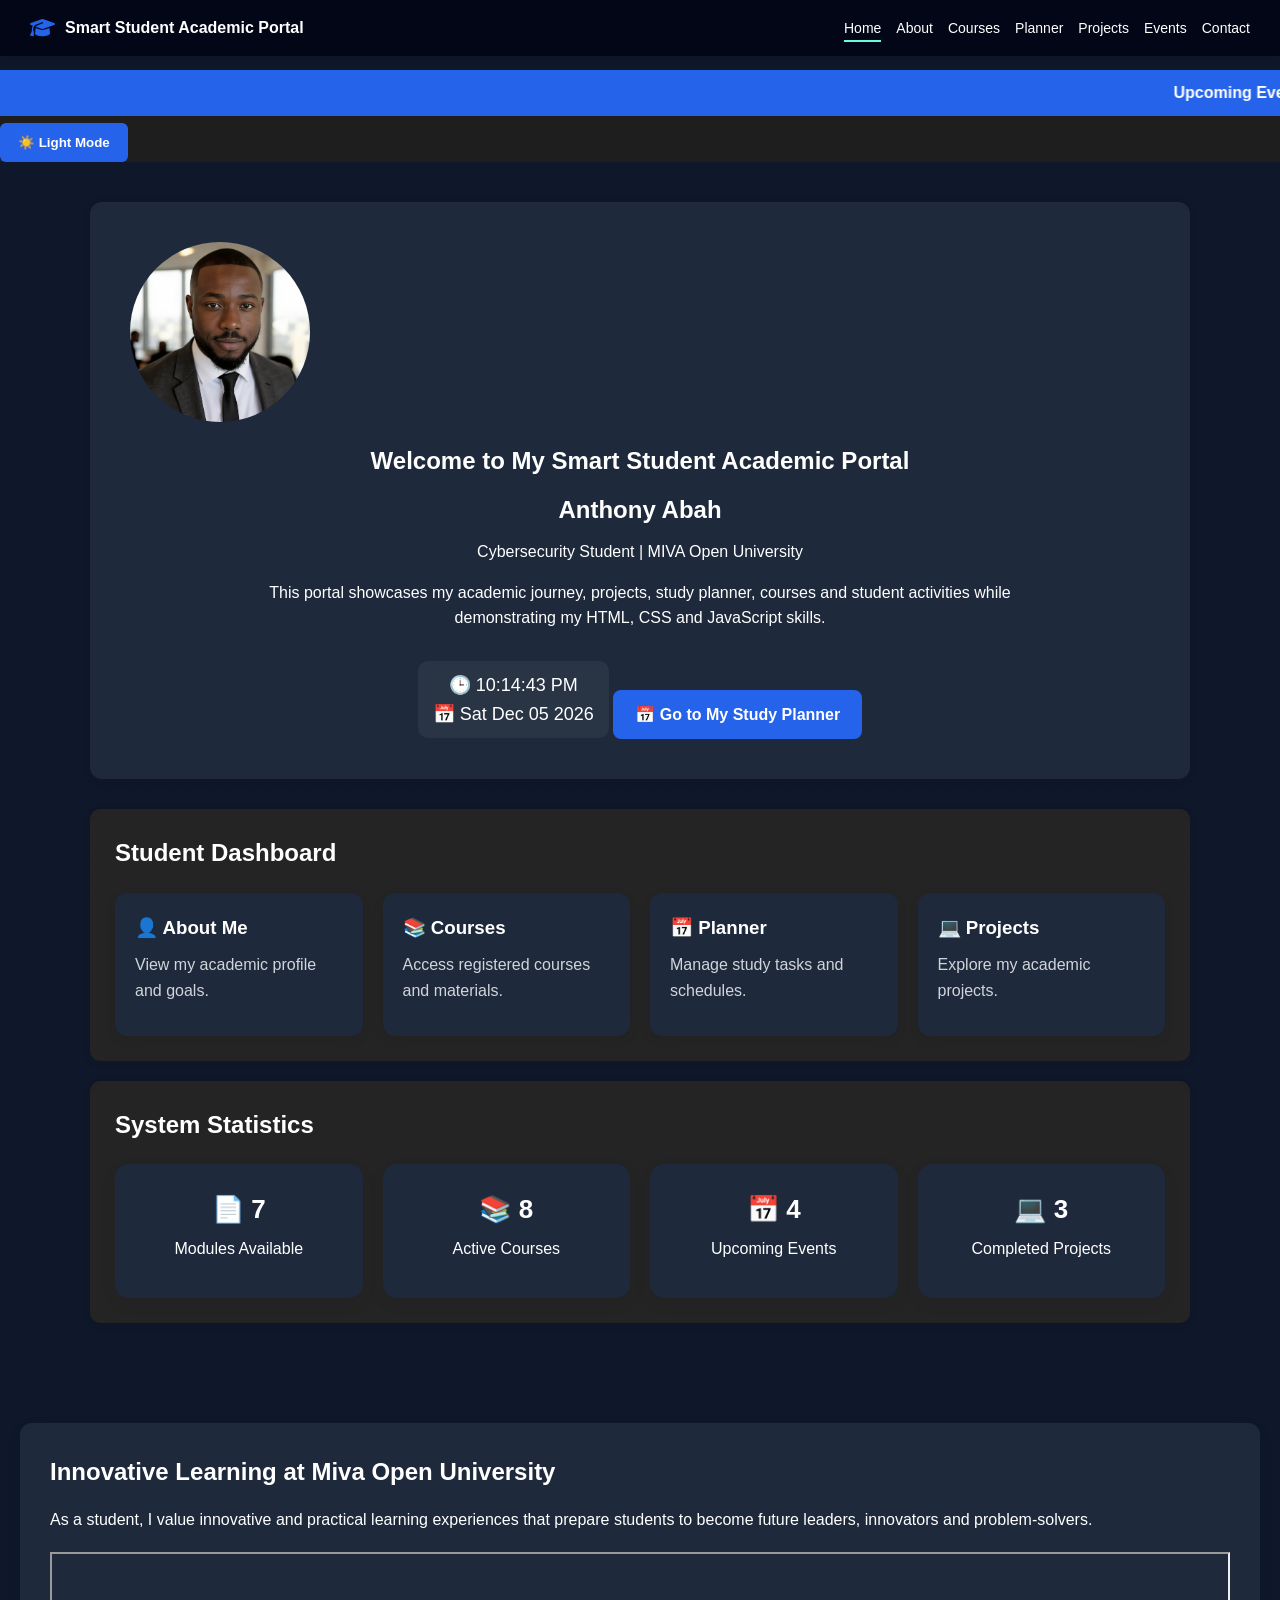
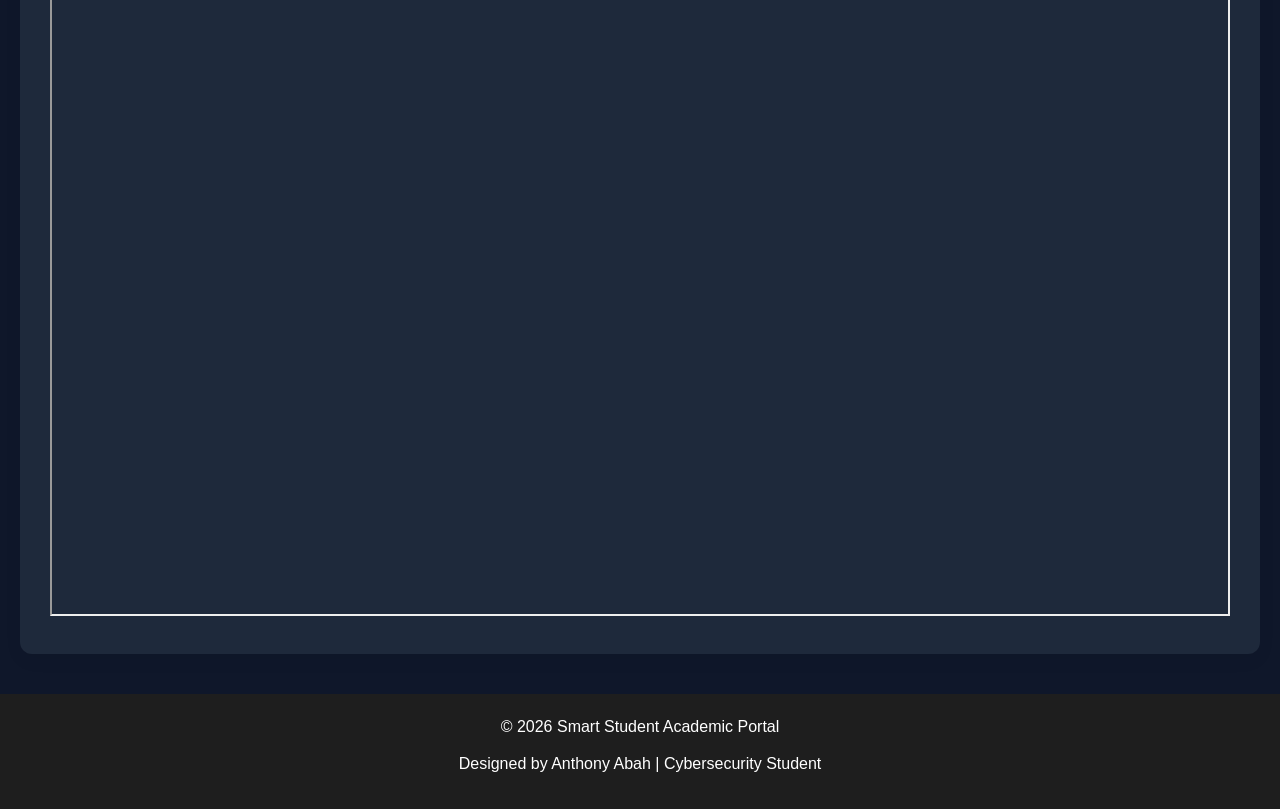
==== commit a7873586: "Improve projects page layout with dashboard section and stats" ====
--- a/index.html
+++ b/index.html
@@ -45,11 +45,9 @@
     </ul>
 </nav>
 
-<div class="marquee-wrapper">
-    <marquee>
-        Upcoming Events: Cybersecurity Seminar | HTML Lab Assessment | Student Workshop | Guest Lecture
-    </marquee>
-</div>
+<marquee>
+Upcoming Events: Cybersecurity Seminar | HTML Lab Assessment | Student Workshop | Guest Lecture
+</marquee>
 
 <button id="darkModeBtn" onclick="toggleDarkMode()">
 🌙 Dark Mode
--- a/style.css
+++ b/style.css
@@ -1090,19 +1090,3 @@
     scroll-behavior: smooth;
 }
 
-.marquee-wrapper {
-    position: sticky;
-    top: 70px;
-    z-index: 999;
-    background: #2563EB;
-}
-
-header {
-    position: sticky;
-    top: 0;
-    z-index: 1000;
-}
-
-nav {
-    z-index: 1100;
-}
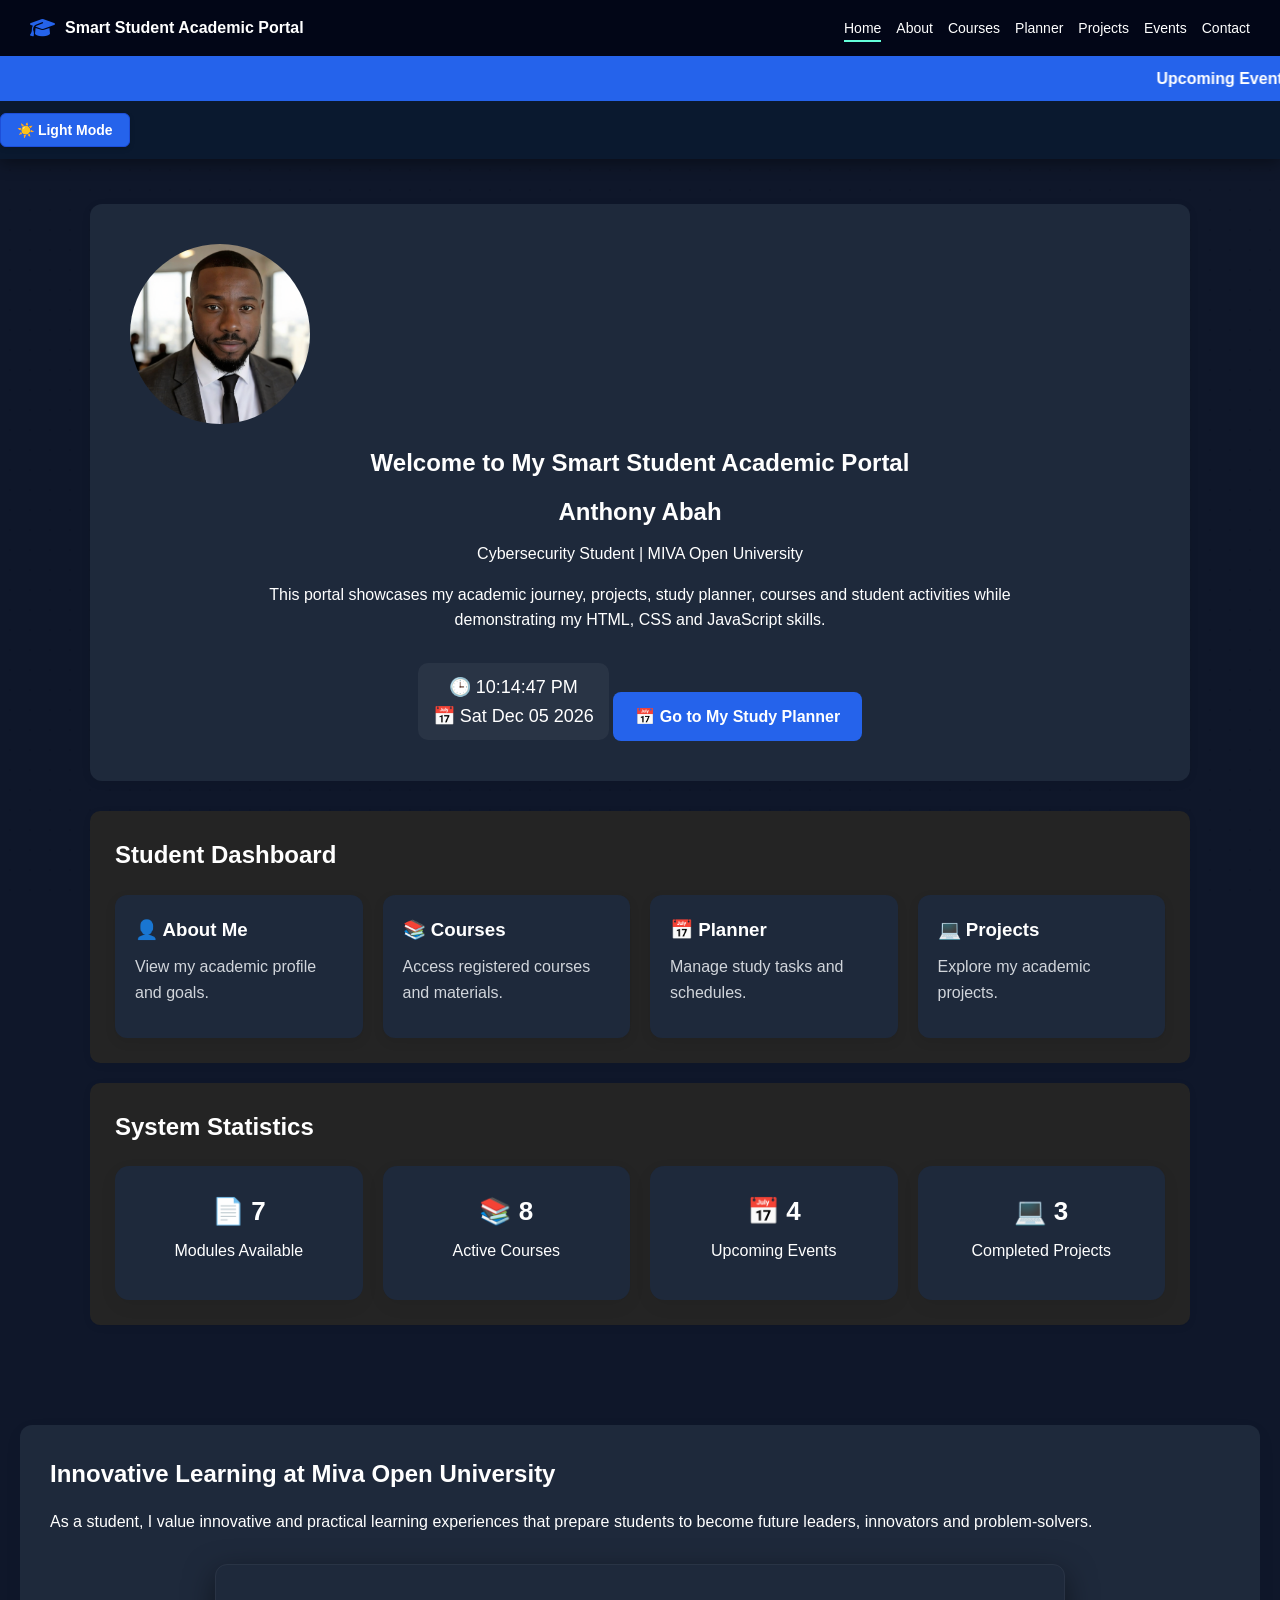
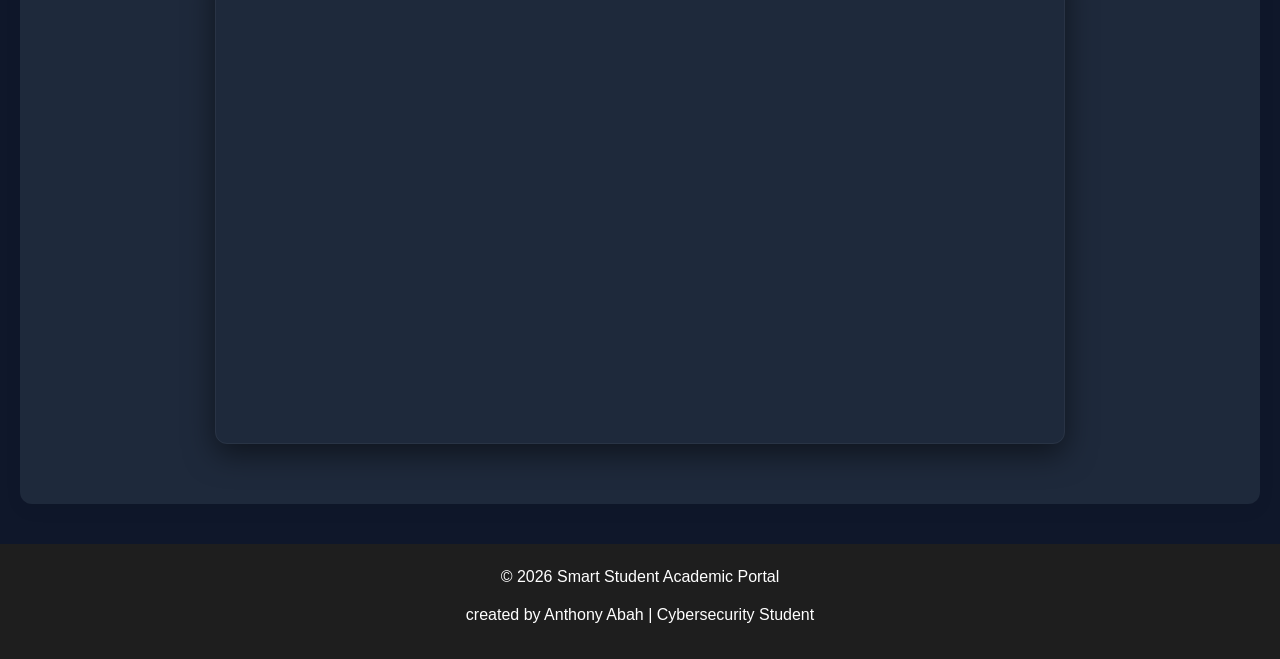
==== commit e739e270: "Improve projects page layout with dashboard section and stats" ====
--- a/index.html
+++ b/index.html
@@ -45,13 +45,14 @@
     </ul>
 </nav>
 
-<marquee>
-Upcoming Events: Cybersecurity Seminar | HTML Lab Assessment | Student Workshop | Guest Lecture
-</marquee>
-
-<button id="darkModeBtn" onclick="toggleDarkMode()">
-🌙 Dark Mode
-</button>
+<div class="sticky-bar">
+        <marquee>
+            Upcoming Events: Department Orientation | CSC106 Lab Assessment | Cybersecurity Awareness Seminar | Student Innovation Workshop
+        </marquee>
+        <button id="darkModeBtn" onclick="toggleDarkMode()">
+            🌙 Dark Mode
+        </button>
+    </div>
 
 </header>
 
@@ -61,7 +62,7 @@
 <!-- HERO SECTION -->
 <section class="hero-home">
 
-    <img src="images/my-photo.jpg" alt="Anthony Itodo" class="profile-image">
+    <img src="images/my-photo.jpg" alt="Anthony Abah" class="profile-image">
 
     <h1>Welcome to My Smart Student Academic Portal</h1>
 
@@ -170,7 +171,7 @@
 <footer>
 
 <p>© 2026 Smart Student Academic Portal</p>
-<p>Designed by Anthony Abah | Cybersecurity Student</p>
+<p>created by Anthony Abah | Cybersecurity Student</p>
 
 </footer>
 
--- a/style.css
+++ b/style.css
@@ -1,3 +1,21 @@
+/* ================================================== */
+/* REMOVE TOP SAGGING SPACE             */
+/* ================================================== */
+
+
+html, body {
+    margin: 0 !important;
+    padding: 0 !important;
+}
+
+
+header, 
+header h1, 
+header .logo,
+header nav {
+    margin-top: 0 !important;
+}
+
 /* ===================== */
 /* RESET */
 /* ===================== */
@@ -259,7 +277,7 @@
     transform: translateY(0);
 }
 
-/* Optional: smoother hover (keep your existing one too) */
+/* Smoth Hover */
 .card:hover {
     transform: translateY(-6px);
     box-shadow: 0 12px 24px rgba(0,0,0,0.12);
@@ -483,9 +501,6 @@
 font-weight:600;
 
 }
-/* ===================== */
-/* RESPONSIVE */
-/* ===================== */
 
 /* ===================== */
 /* RESPONSIVE */
@@ -499,14 +514,20 @@
         padding: 20px;
     }
 
+    nav {
+        flex-direction: column;
+        align-items: center;
+        padding: 15px 20px;
+        height: auto; 
+    }
+
     nav ul {
         display: flex;
         flex-wrap: wrap;
         justify-content: center;
         gap: 12px;
-        margin-top: 15px;
+        margin-top: 10px; 
     }
-
     .hero {
         flex-direction: column;
         text-align: center;
@@ -522,6 +543,27 @@
 
     .card {
         width: 100%;
+    }
+}
+
+body {
+    padding-top: 160px;
+}
+
+header marquee {
+    display: block;
+    margin-top: 50px;
+}
+
+/* ================================================== */
+/* DESKTOP-ONLY MARQUEE ADJUSTMENT                     */
+/* ================================================== */
+@media (min-width: 769px) {
+    header marquee {
+        display: block !important;
+        margin: 0 !important;          
+        margin-top: -15px !important;  
+        padding: 10px !important;      
     }
 }
 
@@ -969,12 +1011,12 @@
 
 table {
     width: 100%;
-    min-width: 600px; /* prevents squashing on desktop */
+    min-width: 600px; 
     border-collapse: collapse;
 }
 
 body {
-    padding-top: 70px; /* adjust depending on nav height */
+    padding-top: 75px; 
 }
 
 /* ===================== */
@@ -1090,3 +1132,153 @@
     scroll-behavior: smooth;
 }
 
+/* Button */
+button[id*="mode" i], 
+button[class*="mode" i],
+button[onclick*="Mode" i] {
+    margin-top: 5px !important; 
+    margin-bottom: 0px !important;
+}
+
+/* Hero backup */
+.hero-home, .about-hero, .projects-hero {
+    margin-top: 5px !important;
+}
+
+/* ================================================== */
+/* PERMANENT BLUE TOGGLE BUTTON FIX                   */
+/* ================================================== */
+button[id*="mode" i],
+button[class*="mode" i],
+button[onclick*="Mode" i] {
+    background-color: #2563EB !important; 
+    color: #ffffff !important;            
+    border: 1px solid #1d4ed8 !important; 
+    box-shadow: 0 2px 5px rgba(0, 0, 0, 0.15);
+}
+
+/* Hover state */
+button[id*="mode" i]:hover,
+button[class*="mode" i]:hover {
+    background-color: #1d4ed8 !important; 
+}
+
+/* ================================================== */
+/* PLANNER / TASK LIST TEXT VISIBILITY FIX            */
+/* ================================================== */
+
+#taskList li {
+    background: #ffffff !important; 
+    color: #0A192F !important;      
+    font-weight: 500 !important;
+    border: 1px solid #cbd5e1 !important; 
+}
+
+body.dark-mode #taskList li {
+    background: #2a2a2a !important; 
+    color: #ffffff !important;      
+    border: 1px solid #444444 !important;
+}
+
+/* ================================================== */
+/* SCROLL-DRIVEN BOUNCE EFFECT                        */
+/* ================================================== */
+
+.card-animate {
+    opacity: 0;
+    transform: translateY(40px) scale(0.9);
+    transition: opacity 0.6s cubic-bezier(0.175, 0.885, 0.32, 1.275), 
+                transform 0.6s cubic-bezier(0.175, 0.885, 0.32, 1.275);
+}
+
+.card-animate.reveal {
+    opacity: 1;
+    transform: translateY(0) scale(1);
+}
+
+/* ================================================== */
+/* STICKY HEADER FIXED RE-LAYOUT (NO OVERLAPS)        */
+/* ================================================== */
+
+header {
+    position: sticky !important;
+    position: -webkit-sticky !important;
+    top: 0 !important;
+    z-index: 9999 !important; 
+    background: #0A192F !important; 
+    display: flex !important;
+    flex-direction: column !important; 
+    width: 100% !important;
+    box-shadow: 0 4px 15px rgba(0, 0, 0, 0.4);
+}
+
+header marquee {
+    order: -1 !important; 
+    background: #2563eb !important;
+    color: white !important;
+    padding: 10px 0 !important;
+    margin: 0 !important;
+    display: block !important;
+    position: relative !important; 
+    z-index: auto !important;
+}
+
+header h1, header h2, header .logo, header nav {
+    position: relative !important;
+    z-index: auto !important;
+}
+
+header button#darkModeBtn {
+    align-self: flex-start !important;
+    margin: 12px 0 12px 0 !important; 
+    padding: 8px 16px !important;
+    font-size: 14px !important;
+    border-radius: 6px !important;
+    cursor: pointer;
+    display: inline-block !important;
+}
+
+
+@media (max-width: 768px) {
+    header button#darkModeBtn {
+        margin: 10px 0 14px 16px !important; 
+    }
+}
+
+
+@media (max-width: 768px) {
+    header button#darkModeBtn {
+        margin: 10px 0 14px 0 !important; 
+    }
+}
+
+/* ================================================== */
+/* DESKTOP YOUTUBE VIDEO OPTIMIZATION                 */
+/* ================================================== */
+
+header + main iframe, 
+.container iframe,
+video, 
+iframe[src*="youtube.com"] {
+    display: block !important;
+    max-width: 850px !important; 
+    width: 90% !important; 
+    height: 480px !important; 
+    margin: 30px auto !important; 
+    border-radius: 12px !important; 
+    box-shadow: 0 10px 30px rgba(0, 0, 0, 0.5) !important; 
+    border: 1px solid rgba(255, 255, 255, 0.05) !important; 
+}
+
+@media (max-width: 768px) {
+    header + main iframe, 
+    .container iframe,
+    video, 
+    iframe[src*="youtube.com"] {
+        max-width: 100% !important;
+        width: 100% !important;
+        height: auto !important; 
+        margin: 15px 0 !important;
+        border-radius: 8px !important;
+    }
+}
